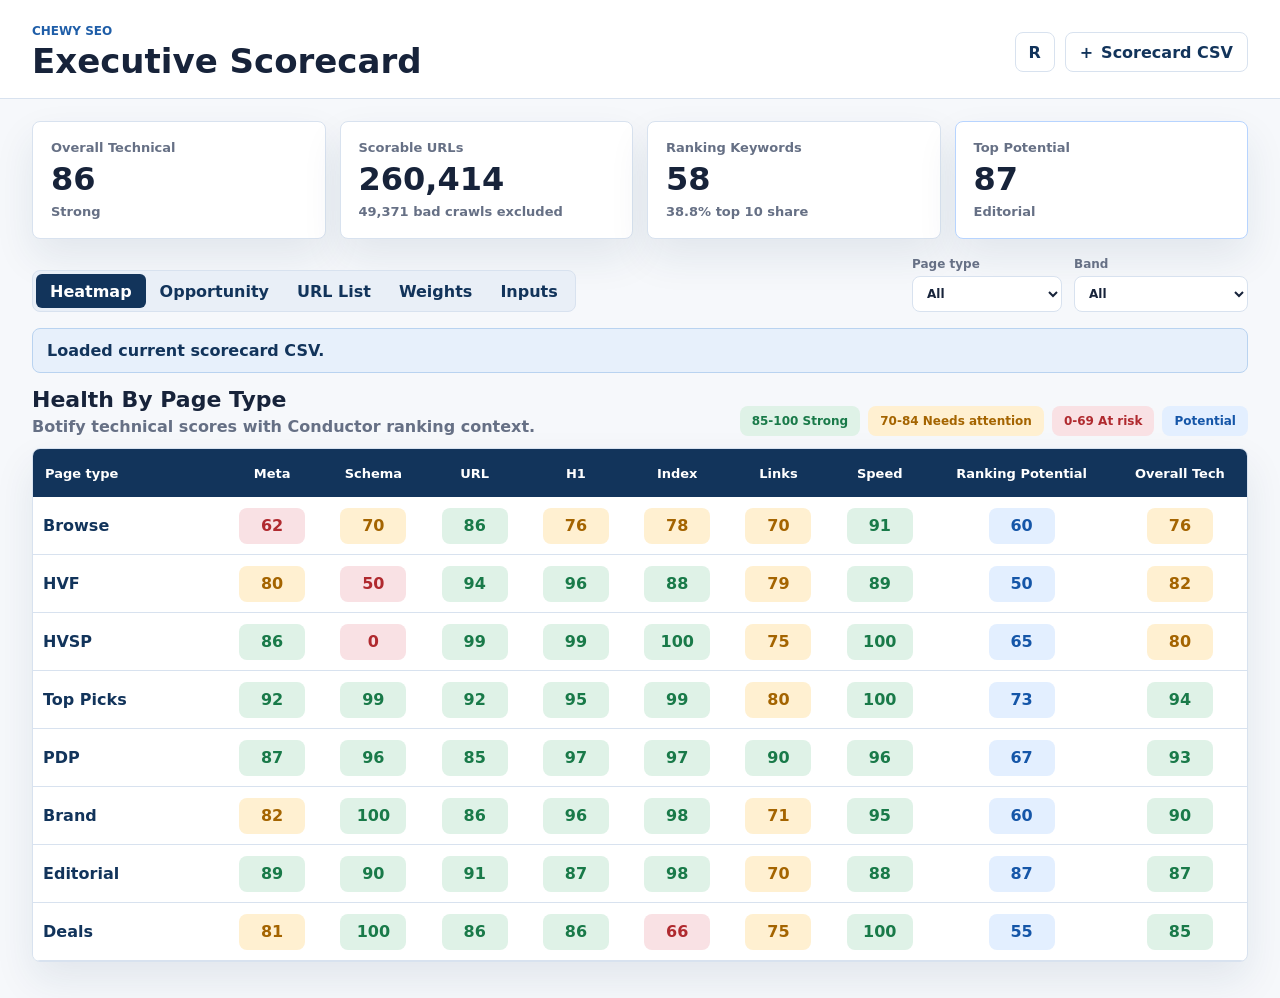
==== site/web/index.html @ ea8ae5bc "Publish SEO scorecard dashboard" ====
<!doctype html>
<html lang="en">
  <head>
    <meta charset="utf-8" />
    <meta name="viewport" content="width=device-width, initial-scale=1" />
    <title>Chewy SEO Scorecard</title>
    <link rel="stylesheet" href="./styles.css?v=20260819-0923" />
  </head>
  <body>
    <header class="app-header">
      <div>
        <p class="eyebrow">Chewy SEO</p>
        <h1>Executive Scorecard</h1>
      </div>
      <div class="header-actions">
        <button class="icon-button" id="refreshButton" type="button" title="Reload current CSV">
          <span aria-hidden="true">R</span>
        </button>
        <label class="upload-button" for="csvInput">
          <span aria-hidden="true">+</span>
          <span>Scorecard CSV</span>
        </label>
        <input id="csvInput" class="file-input" type="file" accept=".csv,text/csv" />
      </div>
    </header>

    <main class="shell">
      <section class="summary-grid" aria-label="Scorecard summary">
        <article class="metric-tile">
          <span class="metric-label">Overall Technical</span>
          <strong id="siteOverall">--</strong>
          <span id="siteOverallBand" class="metric-note">--</span>
        </article>
        <article class="metric-tile">
          <span class="metric-label">Scorable URLs</span>
          <strong id="scorableUrls">--</strong>
          <span id="excludedCrawl" class="metric-note">-- bad crawls excluded</span>
        </article>
        <article class="metric-tile">
          <span class="metric-label">Ranking Keywords</span>
          <strong id="rankingKeywordsAvg">--</strong>
          <span id="top10ShareAvg" class="metric-note">-- top 10 share</span>
        </article>
        <article class="metric-tile opportunity">
          <span class="metric-label">Top Potential</span>
          <strong id="topPotential">--</strong>
          <span id="topPotentialType" class="metric-note">--</span>
        </article>
      </section>

      <section class="toolbar" aria-label="Scorecard controls">
        <div class="segmented" role="tablist" aria-label="Views">
          <button class="segment active" data-view="heatmap" type="button">Heatmap</button>
          <button class="segment" data-view="opportunity" type="button">Opportunity</button>
          <button class="segment" data-view="urls" type="button">URL List</button>
          <button class="segment" data-view="weights" type="button">Weights</button>
          <button class="segment" data-view="inputs" type="button">Inputs</button>
        </div>
        <div class="filters">
          <label>
            <span>Page type</span>
            <select id="pageTypeFilter">
              <option value="all">All</option>
            </select>
          </label>
          <label>
            <span>Band</span>
            <select id="bandFilter">
              <option value="all">All</option>
              <option value="green">Strong</option>
              <option value="amber">Needs attention</option>
              <option value="red">At risk</option>
            </select>
          </label>
        </div>
      </section>

      <section id="statusBanner" class="status-banner hidden" role="status"></section>

      <section class="view active" id="heatmapView" aria-label="Executive heatmap">
        <div class="section-heading">
          <div>
            <h2>Health By Page Type</h2>
            <p>Botify technical scores with Conductor ranking context.</p>
          </div>
          <div class="legend" aria-label="Score legend">
            <span class="legend-pill strong">85-100 Strong</span>
            <span class="legend-pill attention">70-84 Needs attention</span>
            <span class="legend-pill risk">0-69 At risk</span>
            <span class="legend-pill potential">Potential</span>
          </div>
        </div>

        <div class="table-frame">
          <table class="score-table" id="scoreTable">
            <thead>
              <tr>
                <th>Page type</th>
                <th>Meta</th>
                <th>Schema</th>
                <th>URL</th>
                <th>H1</th>
                <th>Index</th>
                <th>Links</th>
                <th>Speed</th>
                <th>Ranking Potential</th>
                <th>Overall Tech</th>
              </tr>
            </thead>
            <tbody></tbody>
          </table>
        </div>
      </section>

      <section class="view" id="opportunityView" aria-label="Ranking opportunity">
        <div class="section-heading">
          <div>
            <h2>Ranking Opportunity</h2>
            <p>Current keyword health next to reachable upside.</p>
          </div>
        </div>
        <div class="page-type-button-row" id="opportunityPageTypes" aria-label="Opportunity page type selector"></div>
        <div class="opportunity-layout">
          <div class="ranking-bars" id="rankingBars"></div>
          <aside class="detail-panel" id="detailPanel">
            <p class="eyebrow">Selected page type</p>
            <h3 id="detailTitle">--</h3>
            <div class="detail-metrics" id="detailMetrics"></div>
          </aside>
        </div>
        <section class="issue-section" aria-label="Aggregated issue drivers">
          <div class="section-heading compact">
            <div>
              <h2 id="issueHeading">Why This Page Type Is Not At 100</h2>
              <p>Aggregated issue drivers by scorecard category. URL examples are intentionally hidden.</p>
            </div>
          </div>
          <div class="issue-grid" id="issueGrid"></div>
        </section>
      </section>

      <section class="view" id="urlsView" aria-label="Issue URL list">
        <div class="section-heading">
          <div>
            <p class="eyebrow">Issue Drilldown</p>
            <h2 id="urlListTitle">Select A Recommended Fix</h2>
            <p id="urlListMeta">Click any callout on the Opportunity tab to inspect the affected URLs and supporting data.</p>
          </div>
          <div class="url-list-actions">
            <button class="secondary-button" id="backToOpportunityButton" type="button">Back to Opportunity</button>
            <a class="download-button hidden" id="urlDownloadLink" href="#" download>Download CSV</a>
          </div>
        </div>
        <div class="url-list-toolbar">
          <label>
            <span>Search URLs and evidence</span>
            <input id="urlSearchInput" type="search" placeholder="Filter loaded rows" />
          </label>
          <span id="urlListStatus" class="metric-note">No issue selected</span>
        </div>
        <div class="url-table-frame">
          <table class="url-table" id="urlDetailTable">
            <thead></thead>
            <tbody></tbody>
          </table>
          <div class="empty-state" id="urlEmptyState">Choose a recommended fix to see URL-level evidence.</div>
        </div>
      </section>

      <section class="view" id="weightsView" aria-label="Scorecard weights">
        <div class="section-heading">
          <div>
            <h2>Weights And Scoring Decisions</h2>
            <p>How each top-level metric contributes to Overall Tech and what earns the section score.</p>
          </div>
        </div>
        <div class="weights-overview">
          <article>
            <span class="metric-label">Overall Tech Formula</span>
            <strong>Equal-weight average</strong>
            <p>Meta, Schema, URL, H1, Index, Links, and Speed each contribute one available section score. When all seven are measured, each section is worth 14.3% of Overall Tech.</p>
          </article>
          <article>
            <span class="metric-label">Excluded From Overall Tech</span>
            <strong>Ranking signals</strong>
            <p>Ranking Keywords and Ranking Potential stay out of Overall Tech. They are used for prioritization and opportunity planning, not grading controllable technical quality.</p>
          </article>
          <article>
            <span class="metric-label">Scoring Denominator</span>
            <strong>Bad crawls excluded</strong>
            <p>Rows with no usable Botify evidence are kept in crawl counts but removed from section-score averages so failed crawl records do not behave like real page failures.</p>
          </article>
        </div>
        <div class="weights-grid" id="weightsGrid"></div>
      </section>

      <section class="view" id="inputsView" aria-label="Inputs">
        <div class="section-heading">
          <div>
            <h2>Inputs And Coverage</h2>
            <p>Current source readiness for scorecard automation.</p>
          </div>
        </div>
        <div class="input-grid" id="inputGrid"></div>
      </section>
    </main>

    <script src="./app.js?v=20260819-0923"></script>
  </body>
</html>
---- site/web/styles.css ----
:root {
  --chewy-blue: #12345b;
  --chewy-blue-2: #1f5ea8;
  --ink: #17233a;
  --muted: #667085;
  --line: #d8e2ef;
  --surface: #ffffff;
  --surface-soft: #f6f8fb;
  --green-bg: #dff2e7;
  --green-text: #197a49;
  --amber-bg: #fff0d1;
  --amber-text: #a46400;
  --red-bg: #f9e1e4;
  --red-text: #b02a2f;
  --blue-bg: #e3efff;
  --blue-text: #1556a8;
  --shadow: 0 18px 40px rgba(18, 52, 91, 0.09);
  font-family: Inter, ui-sans-serif, system-ui, -apple-system, BlinkMacSystemFont, "Segoe UI", sans-serif;
}

* {
  box-sizing: border-box;
}

body {
  margin: 0;
  min-width: 1120px;
  color: var(--ink);
  background: var(--surface-soft);
}

button,
select,
input {
  font: inherit;
}

.app-header {
  display: flex;
  align-items: center;
  justify-content: space-between;
  padding: 24px 32px 18px;
  background: var(--surface);
  border-bottom: 1px solid var(--line);
}

.eyebrow {
  margin: 0 0 4px;
  color: var(--chewy-blue-2);
  font-size: 12px;
  font-weight: 800;
  letter-spacing: 0;
  text-transform: uppercase;
}

h1,
h2,
h3,
p {
  margin-top: 0;
}

h1 {
  margin-bottom: 0;
  font-size: 34px;
  line-height: 1.12;
  letter-spacing: 0;
}

h2 {
  margin-bottom: 4px;
  font-size: 22px;
  line-height: 1.2;
  letter-spacing: 0;
}

h3 {
  margin-bottom: 16px;
  font-size: 22px;
}

.header-actions {
  display: flex;
  align-items: center;
  gap: 10px;
}

.icon-button,
.upload-button,
.segment {
  border: 1px solid var(--line);
  background: var(--surface);
  color: var(--chewy-blue);
  font-weight: 800;
}

.icon-button {
  display: grid;
  width: 40px;
  height: 40px;
  place-items: center;
  border-radius: 8px;
  cursor: pointer;
}

.upload-button {
  display: inline-flex;
  align-items: center;
  gap: 8px;
  height: 40px;
  padding: 0 14px;
  border-radius: 8px;
  cursor: pointer;
}

.file-input {
  position: absolute;
  width: 1px;
  height: 1px;
  overflow: hidden;
  clip: rect(0, 0, 0, 0);
}

.shell {
  padding: 22px 32px 36px;
}

.summary-grid {
  display: grid;
  grid-template-columns: repeat(4, minmax(180px, 1fr));
  gap: 14px;
  margin-bottom: 18px;
}

.metric-tile {
  min-height: 112px;
  padding: 18px;
  background: var(--surface);
  border: 1px solid var(--line);
  border-radius: 8px;
  box-shadow: var(--shadow);
}

.metric-tile.opportunity {
  border-color: #b7d4ff;
}

.metric-label {
  display: block;
  margin-bottom: 8px;
  color: var(--muted);
  font-size: 13px;
  font-weight: 800;
}

.metric-tile strong {
  display: block;
  margin-bottom: 6px;
  font-size: 32px;
  line-height: 1;
}

.metric-note {
  color: var(--muted);
  font-size: 13px;
  font-weight: 700;
}

.toolbar {
  display: flex;
  align-items: end;
  justify-content: space-between;
  gap: 18px;
  margin-bottom: 16px;
}

.segmented {
  display: inline-flex;
  padding: 3px;
  background: #e9eff7;
  border: 1px solid var(--line);
  border-radius: 8px;
}

.segment {
  height: 34px;
  padding: 0 14px;
  border: 0;
  border-radius: 6px;
  background: transparent;
  cursor: pointer;
}

.segment.active {
  color: #ffffff;
  background: var(--chewy-blue);
}

.filters {
  display: flex;
  align-items: center;
  gap: 12px;
}

.filters label {
  display: grid;
  gap: 5px;
  color: var(--muted);
  font-size: 12px;
  font-weight: 800;
}

.filters select {
  min-width: 150px;
  height: 36px;
  padding: 0 32px 0 10px;
  color: var(--ink);
  background: var(--surface);
  border: 1px solid var(--line);
  border-radius: 8px;
}

.status-banner {
  margin-bottom: 14px;
  padding: 12px 14px;
  color: var(--chewy-blue);
  background: #e7f0fb;
  border: 1px solid #b9d3f0;
  border-radius: 8px;
  font-weight: 800;
}

.hidden {
  display: none !important;
}

.view {
  display: none;
}

.view.active {
  display: block;
}

.section-heading {
  display: flex;
  align-items: end;
  justify-content: space-between;
  gap: 16px;
  margin: 0 0 12px;
}

.section-heading.compact {
  margin-top: 18px;
}

.section-heading p {
  margin-bottom: 0;
  color: var(--muted);
  font-weight: 650;
}

.legend {
  display: flex;
  flex-wrap: wrap;
  gap: 8px;
  justify-content: flex-end;
}

.legend-pill {
  display: inline-flex;
  align-items: center;
  height: 30px;
  padding: 0 12px;
  border-radius: 8px;
  font-size: 12px;
  font-weight: 800;
}

.strong,
.score-cell.green {
  color: var(--green-text);
  background: var(--green-bg);
}

.attention,
.score-cell.amber {
  color: var(--amber-text);
  background: var(--amber-bg);
}

.risk,
.score-cell.red {
  color: var(--red-text);
  background: var(--red-bg);
}

.potential,
.score-cell.opportunity {
  color: var(--blue-text);
  background: var(--blue-bg);
}

.table-frame {
  overflow: auto;
  max-height: calc(100vh - 314px);
  min-height: 420px;
  background: var(--surface);
  border: 1px solid var(--line);
  border-radius: 8px;
  box-shadow: var(--shadow);
}

.score-table {
  width: 100%;
  min-width: 1180px;
  border-collapse: separate;
  border-spacing: 0;
}

.score-table th {
  position: sticky;
  top: 0;
  z-index: 2;
  height: 48px;
  padding: 0 12px;
  color: #ffffff;
  background: var(--chewy-blue);
  font-size: 13px;
  text-align: center;
  white-space: nowrap;
}

.score-table th:first-child,
.score-table td:first-child {
  position: sticky;
  left: 0;
  z-index: 3;
  min-width: 160px;
  text-align: left;
}

.score-table th:first-child {
  background: var(--chewy-blue);
}

.score-table td:first-child {
  color: var(--chewy-blue);
  background: var(--surface);
  font-weight: 900;
}

.score-table td {
  height: 58px;
  padding: 8px 10px;
  border-bottom: 1px solid var(--line);
  text-align: center;
}

.score-table tr {
  cursor: pointer;
}

.score-table tr:hover td {
  background-color: #f7fbff;
}

.score-cell {
  display: inline-grid;
  min-width: 66px;
  height: 36px;
  place-items: center;
  border-radius: 8px;
  font-weight: 900;
}

.opportunity-layout {
  display: flex;
  align-items: stretch;
  gap: 18px;
}

.page-type-button-row {
  display: flex;
  gap: 10px;
  margin: 0 0 16px;
  overflow-x: auto;
  padding: 2px 2px 8px;
}

.page-type-button {
  display: inline-flex;
  align-items: center;
  gap: 10px;
  min-width: max-content;
  height: 44px;
  padding: 0 14px;
  color: var(--chewy-blue);
  background: var(--surface);
  border: 1px solid var(--line);
  border-radius: 8px;
  box-shadow: 0 8px 18px rgba(18, 52, 91, 0.08);
  cursor: pointer;
  transition:
    background 160ms ease,
    border-color 160ms ease,
    box-shadow 160ms ease,
    color 160ms ease,
    transform 160ms ease;
}

.page-type-button:hover {
  border-color: #b7d4ff;
  box-shadow: 0 12px 24px rgba(18, 52, 91, 0.12);
  transform: translateY(-1px);
}

.page-type-button span {
  font-size: 14px;
  font-weight: 900;
}

.page-type-button strong {
  display: inline-grid;
  min-width: 38px;
  height: 28px;
  place-items: center;
  color: var(--muted);
  background: #eef2f7;
  border-radius: 6px;
  font-size: 13px;
  line-height: 1;
}

.page-type-button.green strong {
  color: var(--green-text);
  background: var(--green-bg);
}

.page-type-button.amber strong {
  color: var(--amber-text);
  background: var(--amber-bg);
}

.page-type-button.red strong {
  color: var(--red-text);
  background: var(--red-bg);
}

.page-type-button.active {
  color: #ffffff;
  background: var(--chewy-blue);
  border-color: var(--chewy-blue);
  box-shadow: 0 14px 28px rgba(18, 52, 91, 0.18);
}

.page-type-button.active strong {
  color: var(--chewy-blue);
  background: #ffffff;
}

.ranking-bars,
.detail-panel,
.input-grid {
  background: var(--surface);
  border: 1px solid var(--line);
  border-radius: 8px;
  box-shadow: var(--shadow);
}

.ranking-bars {
  align-self: stretch;
  display: flex;
  flex: 2 1 0;
  flex-direction: column;
  justify-content: space-between;
  gap: 10px;
  min-width: 0;
  padding: 22px 26px 20px;
}

.bar-row {
  display: grid;
  grid-template-columns: 150px minmax(220px, 1fr) 58px 104px;
  align-items: center;
  gap: 12px;
  width: 100%;
  min-height: 50px;
  padding: 0;
  color: inherit;
  background: transparent;
  border: 0;
  border-bottom: 1px solid #edf2f7;
  cursor: pointer;
}

.bar-row:last-child {
  border-bottom: 0;
}

.bar-row.active {
  margin: 0 -8px;
  padding: 0 8px;
  background: #f0f6ff;
  border-radius: 8px;
}

.metric-bar-heading {
  display: grid;
  grid-template-columns: 150px minmax(220px, 1fr) 58px 104px;
  gap: 12px;
  padding-bottom: 10px;
  color: var(--muted);
  border-bottom: 1px solid #edf2f7;
  font-size: 12px;
  font-weight: 900;
}

.metric-bar-heading span:nth-child(3),
.metric-bar-heading span:nth-child(4) {
  text-align: right;
}

.metric-health-row {
  cursor: default;
}

.bar-label {
  color: var(--chewy-blue);
  font-weight: 900;
}

.bar-track {
  height: 20px;
  overflow: hidden;
  background: #edf2f7;
  border-radius: 6px;
}

.bar-fill {
  display: block;
  height: 100%;
  background: var(--blue-text);
  border-radius: inherit;
}

.metric-health-row.green .bar-fill {
  background: var(--green-text);
}

.metric-health-row.amber .bar-fill {
  background: var(--amber-text);
}

.metric-health-row.red .bar-fill {
  background: var(--red-text);
}

.metric-health-row.opportunity .bar-fill {
  background: var(--blue-text);
}

.bar-score {
  font-size: 13px;
  font-weight: 900;
  text-align: right;
}

.bar-status {
  display: inline-flex;
  justify-content: center;
  min-width: 92px;
  height: 28px;
  align-items: center;
  border-radius: 8px;
  font-size: 12px;
  font-weight: 900;
}

.metric-health-row.green .bar-score,
.metric-health-row.green .bar-status {
  color: var(--green-text);
}

.metric-health-row.amber .bar-score,
.metric-health-row.amber .bar-status {
  color: var(--amber-text);
}

.metric-health-row.red .bar-score,
.metric-health-row.red .bar-status {
  color: var(--red-text);
}

.metric-health-row.opportunity .bar-score,
.metric-health-row.opportunity .bar-status {
  color: var(--blue-text);
}

.metric-health-row.green .bar-status {
  background: var(--green-bg);
}

.metric-health-row.amber .bar-status {
  background: var(--amber-bg);
}

.metric-health-row.red .bar-status {
  background: var(--red-bg);
}

.metric-health-row.opportunity .bar-status {
  background: var(--blue-bg);
}

.detail-panel {
  flex: 1 0 360px;
  padding: 18px 20px;
}

.detail-metrics {
  display: grid;
  gap: 0;
}

.detail-section-title {
  margin: 12px 0 4px;
  color: var(--chewy-blue);
  font-size: 12px;
  font-weight: 900;
  letter-spacing: 0;
  text-transform: uppercase;
}

.detail-section-title:first-child {
  margin-top: 0;
}

.detail-item {
  display: flex;
  justify-content: space-between;
  gap: 14px;
  min-height: 26px;
  padding: 5px 0;
  border-bottom: 1px solid #edf2f7;
  font-size: 13px;
}

.detail-item span:first-child {
  color: var(--muted);
  font-weight: 750;
}

.detail-item strong {
  text-align: right;
}

.issue-section {
  margin-top: 16px;
}

.weights-overview {
  display: grid;
  grid-template-columns: repeat(3, minmax(220px, 1fr));
  gap: 14px;
  margin-bottom: 14px;
}

.weights-overview article,
.weight-card {
  background: var(--surface);
  border: 1px solid var(--line);
  border-radius: 8px;
  box-shadow: var(--shadow);
}

.weights-overview article {
  min-height: 150px;
  padding: 18px;
}

.weights-overview strong {
  display: block;
  margin-bottom: 8px;
  font-size: 20px;
  line-height: 1.15;
}

.weights-overview p {
  margin-bottom: 0;
  color: var(--muted);
  font-size: 14px;
  line-height: 1.45;
}

.weights-grid {
  display: grid;
  grid-template-columns: repeat(2, minmax(360px, 1fr));
  gap: 14px;
}

.weight-card {
  padding: 18px;
}

.weight-card.supporting {
  border-color: #b7d4ff;
}

.weight-card-header {
  display: flex;
  align-items: start;
  justify-content: space-between;
  gap: 14px;
  margin-bottom: 10px;
}

.weight-card h3 {
  margin: 0;
  color: var(--chewy-blue);
  font-size: 22px;
}

.weight-pill {
  display: inline-flex;
  align-items: center;
  min-width: max-content;
  min-height: 30px;
  padding: 0 10px;
  color: var(--blue-text);
  background: var(--blue-bg);
  border-radius: 8px;
  font-size: 12px;
  font-weight: 900;
}

.weight-card.supporting .weight-pill {
  color: var(--muted);
  background: #eef2f7;
}

.weight-decision {
  margin-bottom: 12px;
  color: var(--ink);
  font-size: 14px;
  font-weight: 750;
  line-height: 1.45;
}

.weight-rule-list {
  display: grid;
  gap: 8px;
  margin: 0 0 12px;
  padding-left: 18px;
}

.weight-rule-list li {
  color: var(--muted);
  font-size: 13px;
  line-height: 1.4;
}

.weight-caveat {
  margin: 0;
  padding-top: 11px;
  color: var(--chewy-blue);
  border-top: 1px solid #edf2f7;
  font-size: 12px;
  font-weight: 800;
  line-height: 1.4;
}

.url-list-actions {
  display: flex;
  align-items: center;
  gap: 10px;
}

.secondary-button,
.download-button {
  display: inline-flex;
  align-items: center;
  justify-content: center;
  min-height: 38px;
  padding: 0 13px;
  color: var(--chewy-blue);
  background: var(--surface);
  border: 1px solid var(--line);
  border-radius: 8px;
  font-size: 13px;
  font-weight: 900;
  text-decoration: none;
  cursor: pointer;
}

.download-button {
  color: #ffffff;
  background: var(--chewy-blue);
  border-color: var(--chewy-blue);
}

.url-list-toolbar {
  display: flex;
  align-items: end;
  justify-content: space-between;
  gap: 14px;
  margin-bottom: 12px;
}

.url-list-toolbar label {
  display: grid;
  width: min(520px, 100%);
  gap: 5px;
  color: var(--muted);
  font-size: 12px;
  font-weight: 800;
}

.url-list-toolbar input {
  height: 38px;
  padding: 0 12px;
  color: var(--ink);
  background: var(--surface);
  border: 1px solid var(--line);
  border-radius: 8px;
}

.url-table-frame {
  position: relative;
  overflow: auto;
  max-height: calc(100vh - 306px);
  min-height: 430px;
  background: var(--surface);
  border: 1px solid var(--line);
  border-radius: 8px;
  box-shadow: var(--shadow);
}

.url-table {
  width: 100%;
  min-width: 1180px;
  border-collapse: separate;
  border-spacing: 0;
}

.url-table th {
  position: sticky;
  top: 0;
  z-index: 1;
  height: 42px;
  padding: 0 12px;
  color: #ffffff;
  background: var(--chewy-blue);
  font-size: 12px;
  text-align: left;
  white-space: nowrap;
}

.url-table td {
  max-width: 420px;
  padding: 10px 12px;
  border-bottom: 1px solid #edf2f7;
  color: var(--ink);
  font-size: 12px;
  line-height: 1.35;
  vertical-align: top;
}

.url-table a {
  color: var(--blue-text);
  font-weight: 800;
}

.issue-grid {
  display: grid;
  grid-template-columns: repeat(2, minmax(360px, 1fr));
  gap: 14px;
}

.issue-category {
  overflow: hidden;
  background: var(--surface);
  border: 1px solid var(--line);
  border-radius: 8px;
  box-shadow: var(--shadow);
}

.issue-category-header {
  display: flex;
  align-items: center;
  justify-content: space-between;
  gap: 12px;
  padding: 13px 14px;
  color: #ffffff;
  background: var(--chewy-blue);
}

.issue-category-header h3 {
  margin: 0;
  font-size: 15px;
}

.issue-category-header span {
  font-size: 12px;
  font-weight: 900;
  white-space: nowrap;
}

.issue-list {
  display: grid;
}

.issue-row {
  display: grid;
  grid-template-columns: minmax(0, 1fr) 88px 82px;
  gap: 12px;
  align-items: start;
  width: 100%;
  padding: 12px 14px;
  color: inherit;
  background: transparent;
  border: 0;
  border-bottom: 1px solid #edf2f7;
  cursor: pointer;
  font: inherit;
  text-align: left;
}

.issue-row:hover {
  background: #f7fbff;
}

.issue-row:focus-visible {
  outline: 3px solid #b7d4ff;
  outline-offset: -3px;
}

.issue-row:last-child {
  border-bottom: 0;
}

.issue-title {
  margin-bottom: 4px;
  font-size: 14px;
  font-weight: 900;
}

.issue-copy {
  margin: 0;
  color: var(--muted);
  font-size: 12px;
  line-height: 1.35;
}

.issue-count {
  text-align: right;
}

.issue-count strong {
  display: block;
  font-size: 16px;
}

.issue-count span {
  color: var(--muted);
  font-size: 12px;
  font-weight: 800;
}

.severity-pill {
  display: inline-flex;
  justify-content: center;
  min-width: 70px;
  height: 28px;
  align-items: center;
  border-radius: 8px;
  font-size: 12px;
  font-weight: 900;
  text-transform: capitalize;
}

.issue-action-stack {
  display: grid;
  justify-items: center;
  gap: 5px;
}

.drill-link {
  color: var(--blue-text);
  font-size: 11px;
  font-weight: 900;
}

.severity-pill.high {
  color: var(--red-text);
  background: var(--red-bg);
}

.severity-pill.medium {
  color: var(--amber-text);
  background: var(--amber-bg);
}

.severity-pill.low {
  color: var(--green-text);
  background: var(--green-bg);
}

.empty-state {
  padding: 18px;
  color: var(--muted);
  background: var(--surface);
  border: 1px solid var(--line);
  border-radius: 8px;
  font-weight: 800;
}

.input-grid {
  display: grid;
  grid-template-columns: repeat(3, minmax(220px, 1fr));
  gap: 1px;
  overflow: hidden;
  background: var(--line);
}

.input-item {
  min-height: 142px;
  padding: 18px;
  background: var(--surface);
}

.input-item h3 {
  margin-bottom: 8px;
  font-size: 17px;
}

.input-status {
  display: inline-flex;
  align-items: center;
  height: 28px;
  margin-bottom: 12px;
  padding: 0 10px;
  border-radius: 8px;
  font-size: 12px;
  font-weight: 900;
}

.input-status.green {
  color: var(--green-text);
  background: var(--green-bg);
}

.input-status.amber {
  color: var(--amber-text);
  background: var(--amber-bg);
}

.input-status.red {
  color: var(--red-text);
  background: var(--red-bg);
}

.input-status.blue {
  color: var(--blue-text);
  background: var(--blue-bg);
}

.input-item p {
  margin-bottom: 0;
  color: var(--muted);
  font-size: 14px;
  line-height: 1.45;
}

@media (max-width: 760px) {
  body {
    min-width: 0;
  }

  .app-header,
  .toolbar,
  .url-list-toolbar,
  .url-list-actions,
  .section-heading {
    align-items: stretch;
    flex-direction: column;
  }

  .shell,
  .app-header {
    padding-left: 16px;
    padding-right: 16px;
  }

  .summary-grid,
  .weights-overview,
  .weights-grid,
  .input-grid,
  .issue-grid {
    grid-template-columns: 1fr;
  }

  .opportunity-layout {
    flex-direction: column;
  }

  .filters {
    align-items: stretch;
    flex-direction: column;
  }

  .filters select {
    width: 100%;
  }
}
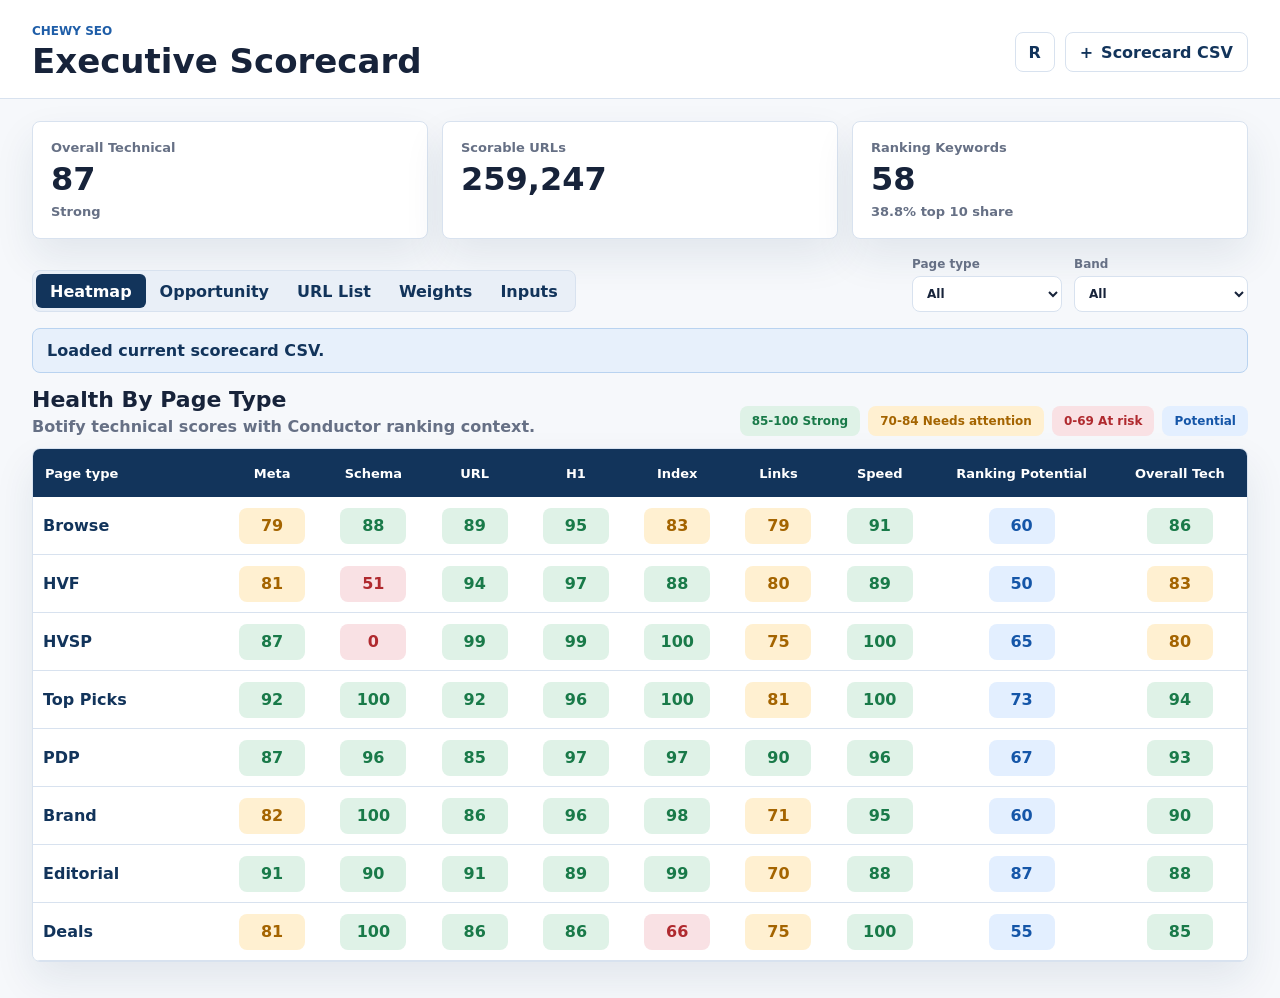
==== commit 5288a7f3: "Clean up scorecard summary cards" ====
--- a/site/web/index.html
+++ b/site/web/index.html
@@ -34,17 +34,11 @@
         <article class="metric-tile">
           <span class="metric-label">Scorable URLs</span>
           <strong id="scorableUrls">--</strong>
-          <span id="excludedCrawl" class="metric-note">-- bad crawls excluded</span>
         </article>
         <article class="metric-tile">
           <span class="metric-label">Ranking Keywords</span>
           <strong id="rankingKeywordsAvg">--</strong>
           <span id="top10ShareAvg" class="metric-note">-- top 10 share</span>
-        </article>
-        <article class="metric-tile opportunity">
-          <span class="metric-label">Top Potential</span>
-          <strong id="topPotential">--</strong>
-          <span id="topPotentialType" class="metric-note">--</span>
         </article>
       </section>
 
--- a/site/web/styles.css
+++ b/site/web/styles.css
@@ -127,7 +127,7 @@
 
 .summary-grid {
   display: grid;
-  grid-template-columns: repeat(4, minmax(180px, 1fr));
+  grid-template-columns: repeat(3, minmax(220px, 1fr));
   gap: 14px;
   margin-bottom: 18px;
 }
@@ -139,10 +139,6 @@
   border: 1px solid var(--line);
   border-radius: 8px;
   box-shadow: var(--shadow);
-}
-
-.metric-tile.opportunity {
-  border-color: #b7d4ff;
 }
 
 .metric-label {
